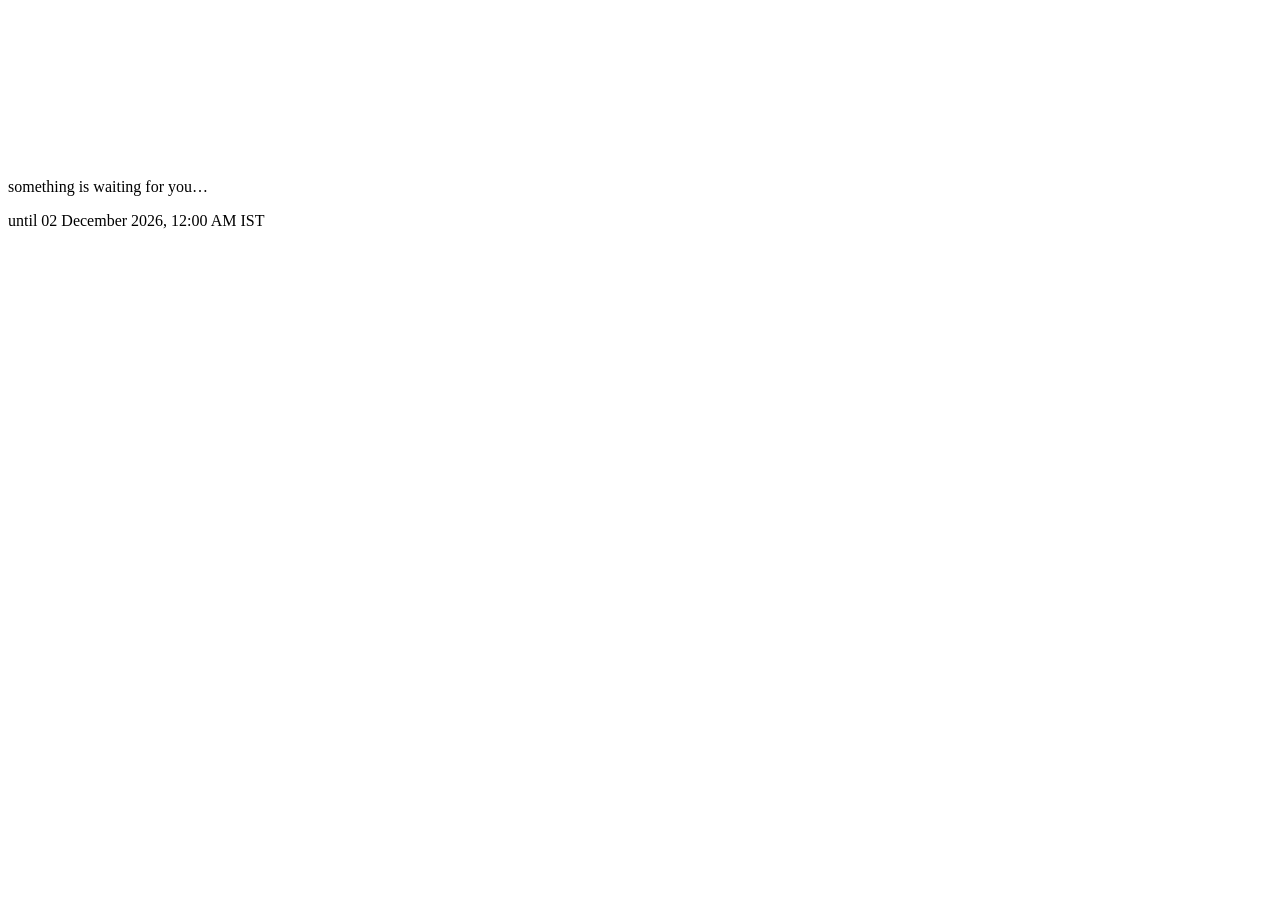
==== Bday/index.html @ 0893299f "Create index.html" ====
<!DOCTYPE html>
<html lang="en"><head><meta charset="utf-8">
<meta name="viewport" content="width=device-width,initial-scale=1">
<title>It's A dih ti Day.</title>
<link rel="preconnect" href="https://fonts.googleapis.com"><link rel="preconnect" href="https://fonts.gstatic.com" crossorigin>
<link href="https://fonts.googleapis.com/css2?family=Great+Vibes&family=Cormorant+Garamond:ital,wght@0,300;0,500;1,300;1,500&family=Caveat:wght@500;700&display=swap" rel="stylesheet">
<link rel="stylesheet" href="style.css"></head>
<body>
<div class="grain" aria-hidden="true"></div>
<canvas id="stars" aria-hidden="true"></canvas>

<section id="lock" aria-label="Countdown">
  <p class="hand">something is waiting for you…</p>
  <div class="cd" id="cd"></div>
  <p class="small">until 02 December 2026, 12:00 AM IST</p>
</section>

<div id="site" hidden>
<header class="nav">
  <a href="#home" class="logo">A.D. ♡</a>
  <nav id="menu" aria-label="Main"><a href="#home">Home</a><a href="#story">Our story</a><a href="#june">27 June</a><a href="#memories">Memories</a><a href="#reasons">Reasons</a><a href="#secrets">Secrets</a></nav>
  <button id="music" aria-pressed="false">♫ MUSIC · OFF</button>
  <button id="burger" aria-label="Menu" aria-expanded="false">☰</button>
</header>
<audio id="song" src="assets/music/harleys-in-hawaii.mp3" loop preload="none"></audio>

<section id="home" class="hero">
  <div class="moon" aria-hidden="true"></div><div class="neb" aria-hidden="true"></div><p class="hero-note hand" aria-hidden="true">You make the world softer… just by existing. ♡</p><svg class="roof" viewBox="0 0 400 140" aria-hidden="true"><g fill="#07040a"><path d="M0 100h400v40H0z"/><path d="M70 100c0-25 10-45 26-45s22 18 20 45z"/><circle cx="96" cy="42" r="9"/><path d="M88 40c-6 20-4 40 2 58l-14 2c-4-22-2-44 12-60z"/></g></svg>
  <p class="small">A VERY SPECIAL DAY</p>
  <h1><span class="its">It's</span><span class="name">A dih ti</span><span class="its">Day.</span></h1>
  <p class="serif-i">For my Noor se bhara taara.</p><p class="sub">because apparently one birthday message wasn't enough.</p>
  <a href="#letter" class="scroll">Scroll to enter ↓</a>
</section>

<section id="letter" class="scene">
  <p class="small">01 · BEFORE ANYTHING ELSE</p>
  <h2>Hey, birthday girl.</h2>
  <button class="envelope" id="openLetter" aria-label="Open the letter"><span class="seal">G♡</span><span class="hand">tap to open</span></button>
  <div class="letter-modal" id="letterModal" role="dialog" aria-modal="true" aria-label="Letter" hidden>
    <article class="paper"><button class="x" data-close aria-label="Close">×</button><svg class="doodle" viewBox="0 0 120 40" aria-hidden="true"><path d="M5 30c10-25 20 10 30-10s20 15 30-5M90 8l4 8 8 1-6 6 2 8-8-4-8 4 2-8-6-6 8-1z" fill="none" stroke="#9C3F5B" stroke-width="2" stroke-linecap="round"/></svg><p id="letterText" class="hand-lg"></p><p class="sign">— Goblin ♡</p></article>
  </div>
</section>

<section id="story" class="scene blame">
  <p class="small">02 · THE ACCIDENT</p>
  <h2>Blame Sarah.</h2>
  <p class="big-i">“She wanted a dumbass trio.”</p>
  <p class="col">Sarah was my academy batchmate. A dih ti was her online friend. Sarah introduced us, and then we started talking. Then something happened that nobody planned.</p>
  <div class="flow"><b>SARAH</b><i>↓</i><b>GOBLIN + A DIH TI</b><i>↓</i><b class="hand">“Well… that escalated.”</b><i>↓</i><b>Love.</b></div>
</section>

<section id="june" class="scene">
  <p class="small">03 · THE BEGINNING</p>
  <div class="date"><span>27</span><span>JUNE</span><span>2026</span></div>
  <p class="serif-i">The first text.</p>
  <div class="chat"><div class="bub l">[OUR FIRST MESSAGE / STORY GOES HERE]</div><div class="bub r typing"><i></i><i></i><i></i></div></div>
  <div class="polaroid tilt"><div class="ph" role="img" aria-label="Photo placeholder">[PHOTO]</div><p class="hand">[CAPTION]</p></div>
  <p class="col">We've been talking almost every day since.</p>
</section>

<section id="july" class="scene center">
  <p class="small">04 · THE QUESTION</p>
  <h2>So… when did this become us?</h2>
  <div class="date wine"><span>06</span><span>07</span><span>2026</span></div>
  <p class="serif-i">We don't actually know.</p>
  <p class="col">At some point we just stopped being two people talking…</p>
  <p class="big-i">…and became us.</p>
  <p class="stamp">Relationship officially established, according to absolutely nobody except us.</p>
</section>

<section id="little" class="scene"><p class="small">05 · THE LITTLE THINGS</p><h2>Things I love about you.</h2><div id="cards" class="cards"></div></section>

<section id="memes" class="scene chaos">
  <h2>Unfortunately, we're like this.</h2>
  <div class="scrap">
    <div class="note n1"><div class="ph">[MEME]</div><b>EMAAN ALI</b>“Ek gunah aur sahi”</div>
    <div class="note n2"><div class="ph">[MEME]</div><b>AI PIGEON</b>“iPhone cold dih”</div>
    <div class="note n3"><b>Bauni</b><b>Bhadwa</b><b>BKL</b><b>()iya</b></div>
    <div class="note n4 hand">goblin mode: ON</div>
  </div>
</section>

<section id="memories" class="scene"><p class="small">07 · MEMORY LANE</p><h2>Everything we kept.</h2><div id="polaroids" class="polas"></div></section>
<div class="modal" id="memModal" role="dialog" aria-modal="true" hidden><button class="x" data-close aria-label="Close">×</button><div class="mm"><div class="ph" id="mmImg"></div><div><p class="small" id="mmDate"></p><h3 id="mmTitle"></h3><p class="hand" id="mmCap"></p><p id="mmStory"></p></div></div></div>

<section id="old" class="scene">
  <p class="small">08 · BEFORE THIS</p>
  <h2>Before this…</h2>
  <p class="big-i">There was another version of me trying to make you smile.</p>
  <p class="col">Before this birthday universe, Goblin had already built you two little worlds. One in 2D. One in 3D. Both are still running. Both are still yours.</p>
  <div class="worlds"><div class="frame2d"><div class="ph">[2D SCREENSHOT]</div></div><div class="cube3d" aria-label="3D world placeholder"><i></i><i></i><i></i></div></div>
  <p class="col">Back then, Goblin was trying to make a bad day a little less bad.</p>
  <p class="big-i">Now Goblin just wants to make your birthday unforgettable.</p>
</section>

<section id="reasons" class="why" aria-label="Why I love you"><div id="whyLines"></div></section>

<section id="secrets" class="scene dark">
  <p class="small">CLASSIFIED</p>
  <h2>There are things here you weren't supposed to find.</h2>
  <div class="vault"><label for="ans">What is my fvrt msg that you send me?</label>
    <div><input id="ans" autocomplete="off"><button id="go">Unlock</button></div><p id="res" role="status"></p></div>
  <p class="small">Some stars here click. Find them all.</p>
  <div class="games" aria-label="Optional games"><p class="hand">optional games, no pressure</p>
    <button class="btn" data-game="knowUs">How well do you know us?</button><button class="btn" data-game="memory">Memory quiz</button><button class="btn" data-game="hearts">Find hidden hearts</button><button class="btn" data-game="chooseOne">Choose one</button><p id="heartCount" class="small"></p></div>
</section>

<section id="final" class="scene fin">
  <div class="moon big" aria-hidden="true"></div><svg class="mtn" viewBox="0 0 1440 300" preserveAspectRatio="none" aria-hidden="true"><path d="M0 300V190l120-70 90 50 140-120 150 130 110-60 170 110 130-90 140 80 150-120 140 110v190z" fill="#1a0b1c"/><path d="M0 300V240l160-60 120 50 180-90 140 80 160-70 200 90 140-60 160 70 180-40v240z" fill="#0c070d"/></svg><div class="lake" aria-hidden="true"></div>
  <p class="serif-i">Happy Birthday,</p><h2 class="name">A dih ti</h2><p class="serif-i">My Noor se bhara taara.</p>
  <p class="small">Made by Goblin ♡ with an unreasonable amount of love.</p>
  <button id="last" class="btn">One last thing…</button><p id="lastMsg" class="big-i"></p>
</section>
</div>
<div class="modal" id="gameModal" role="dialog" aria-modal="true" aria-label="Game" hidden><button class="x" data-close aria-label="Close">×</button><div class="gm" id="gameBody"></div></div>
<div id="toast" role="status"></div>
<script src="script.js"></script></body></html>
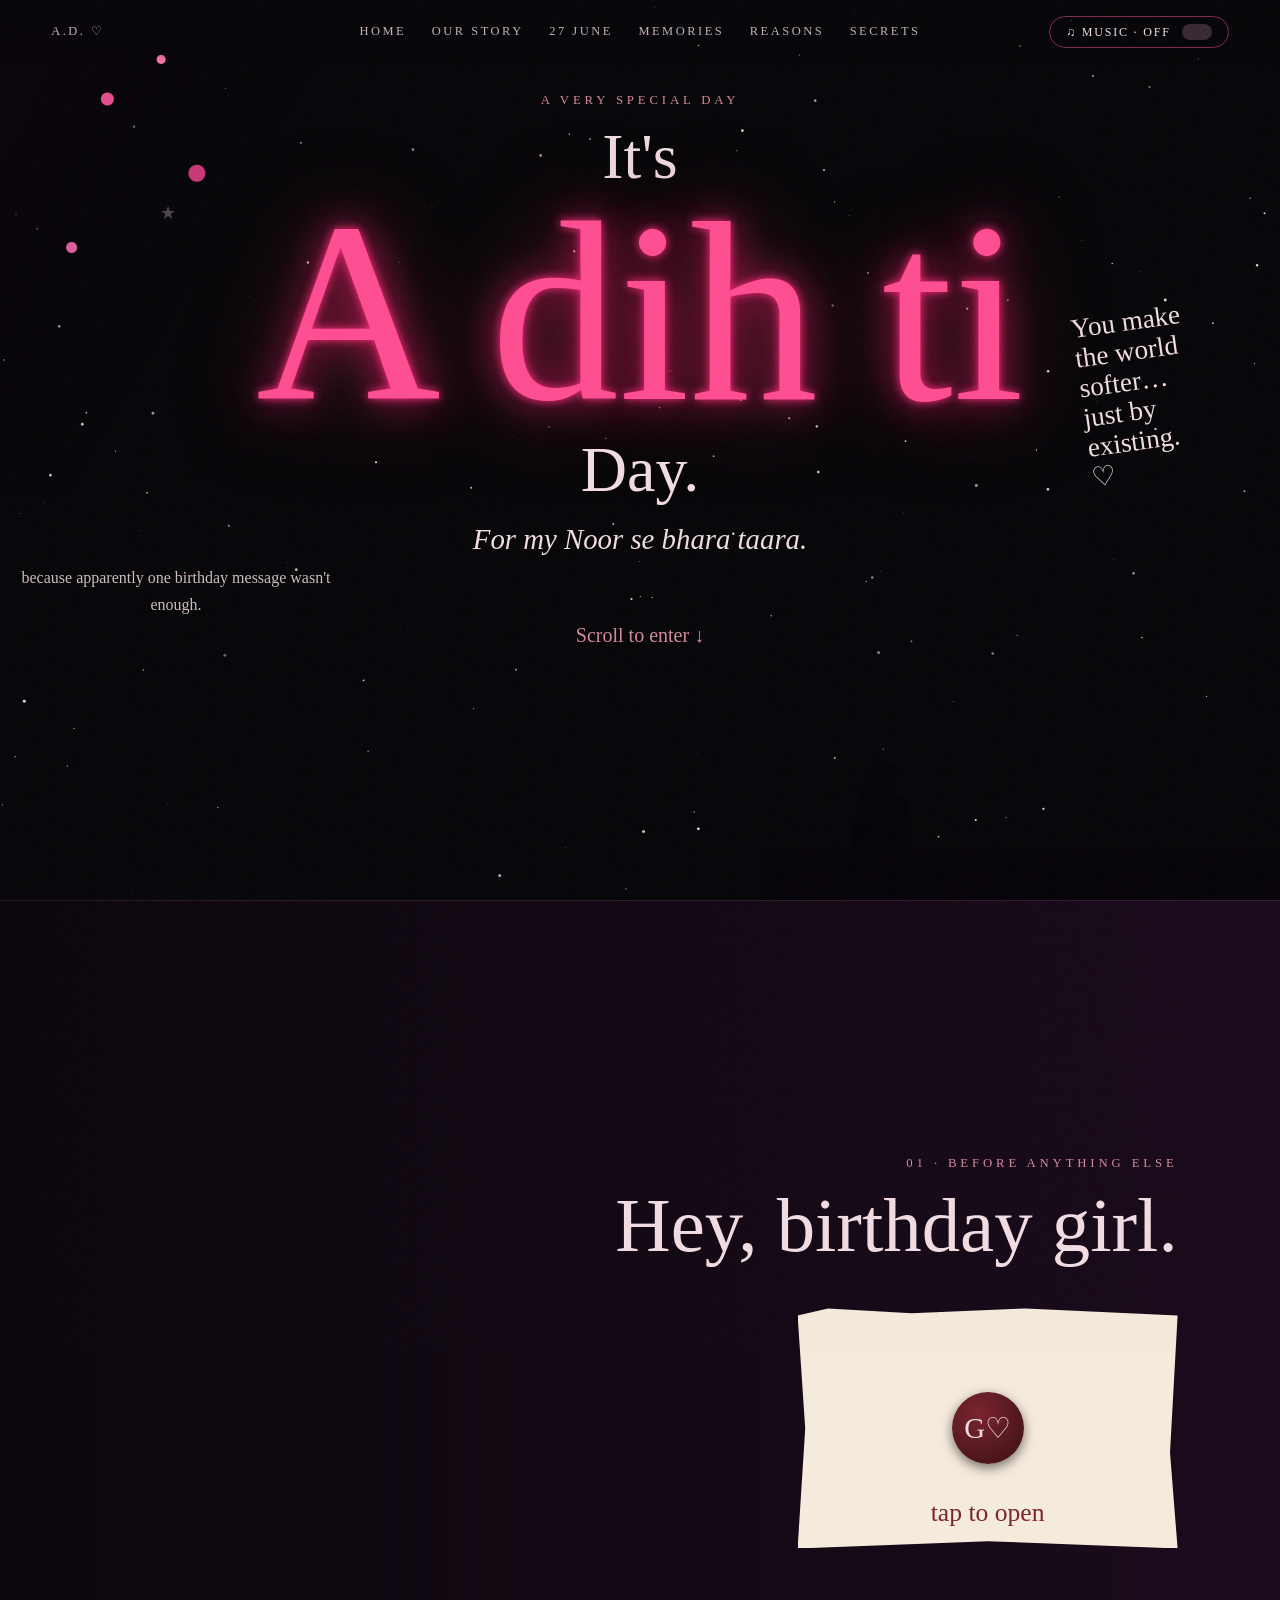
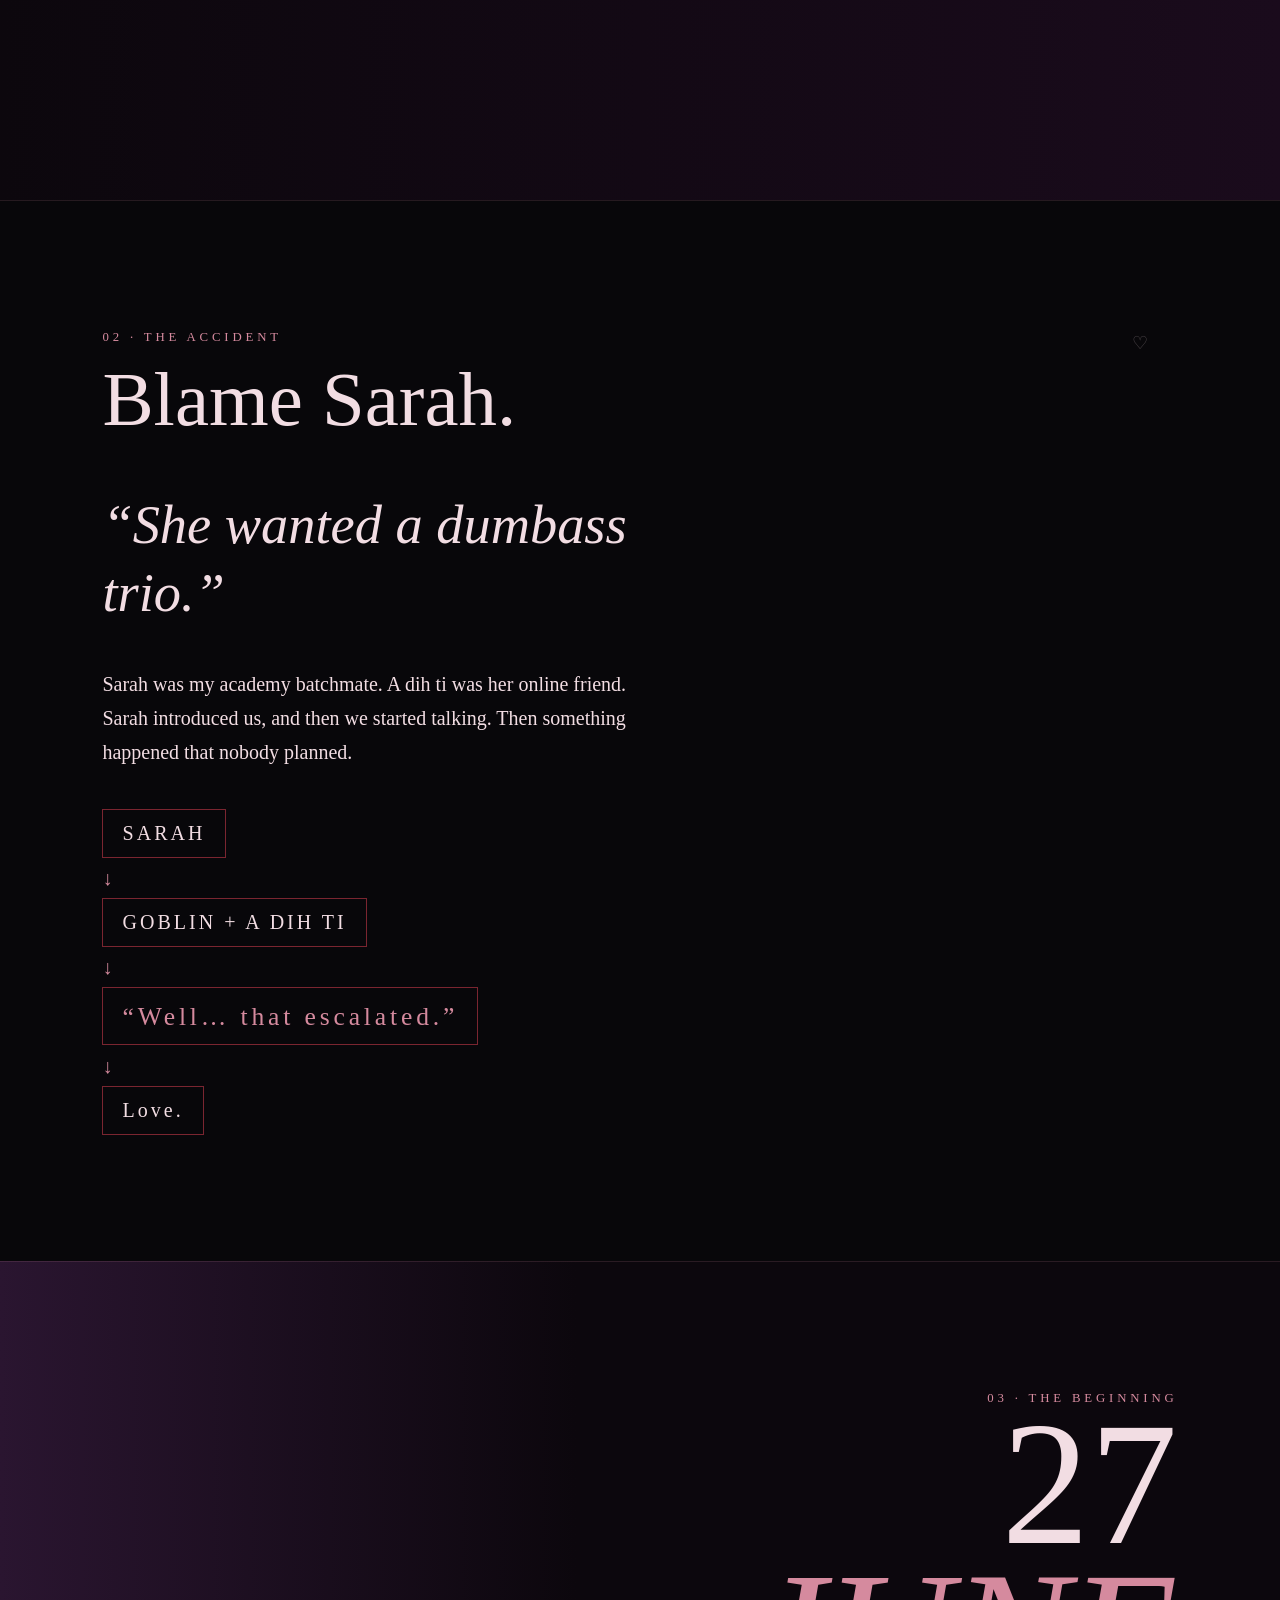
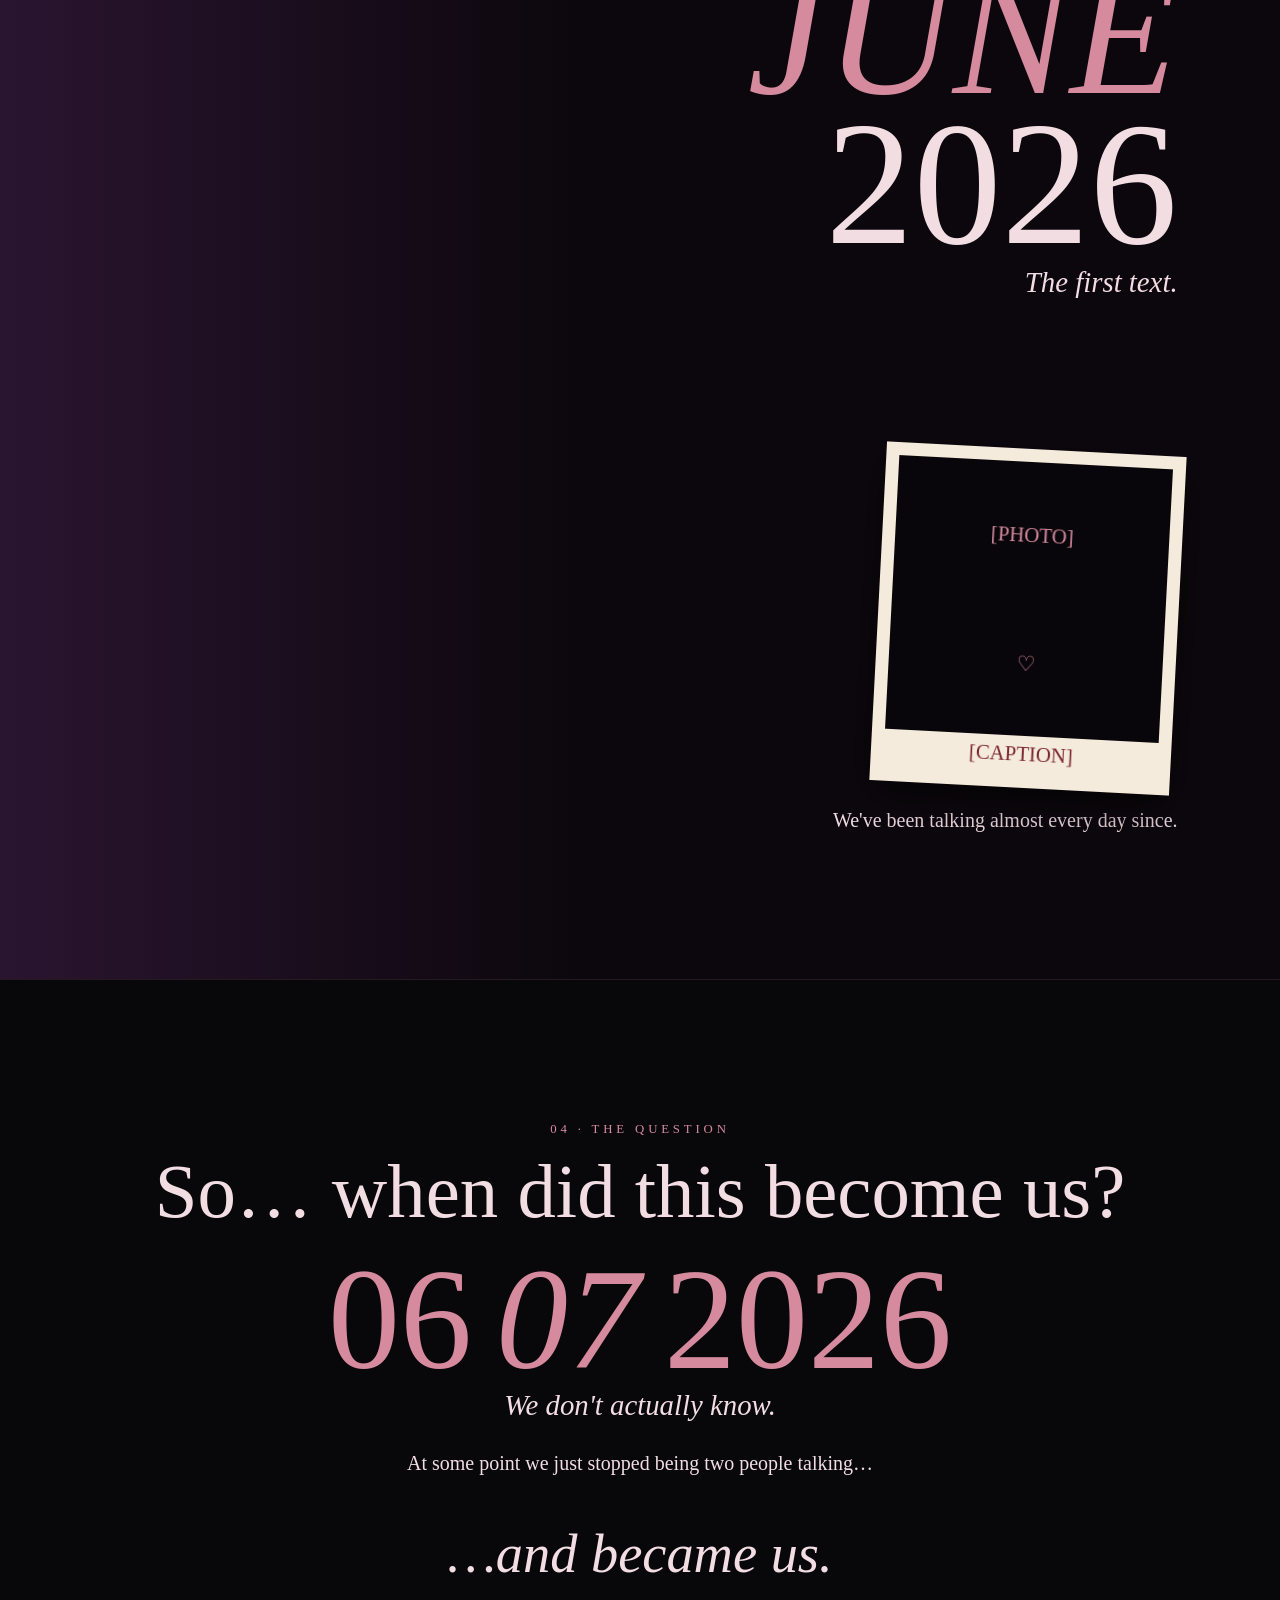
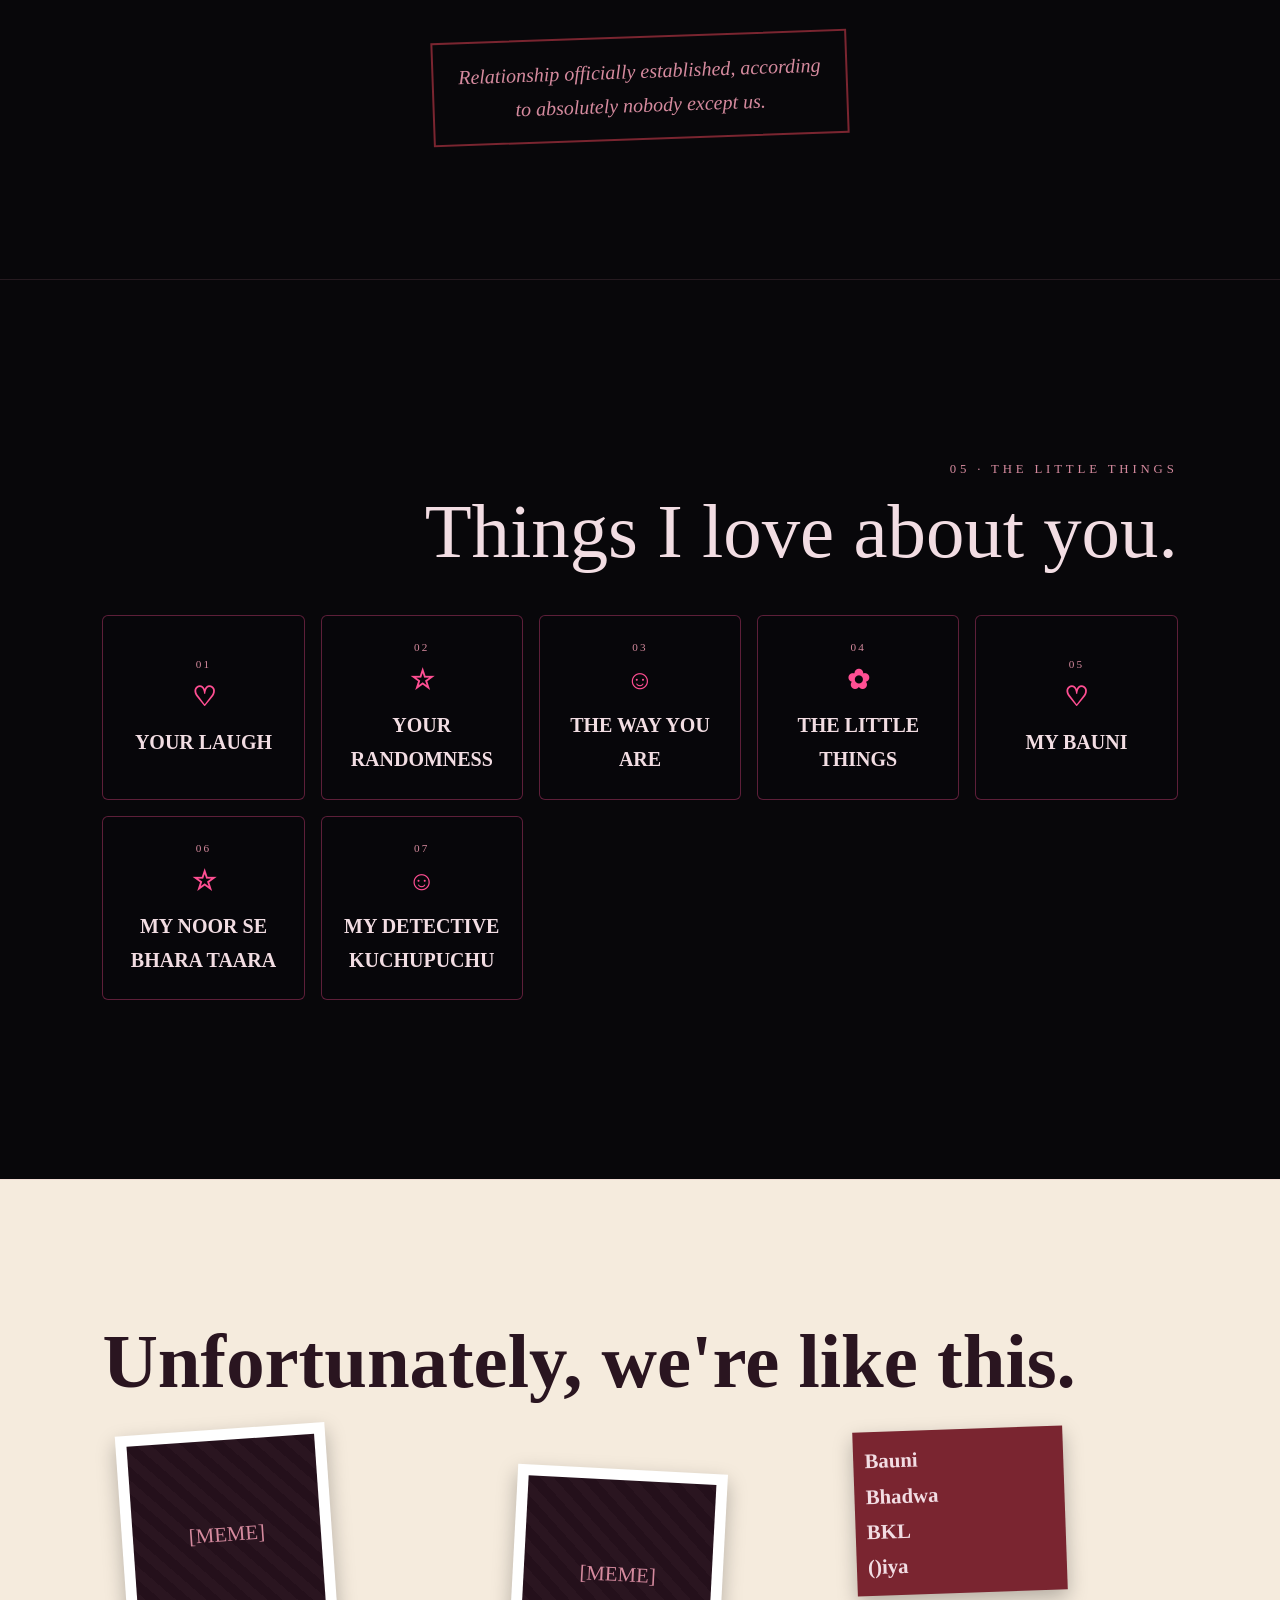
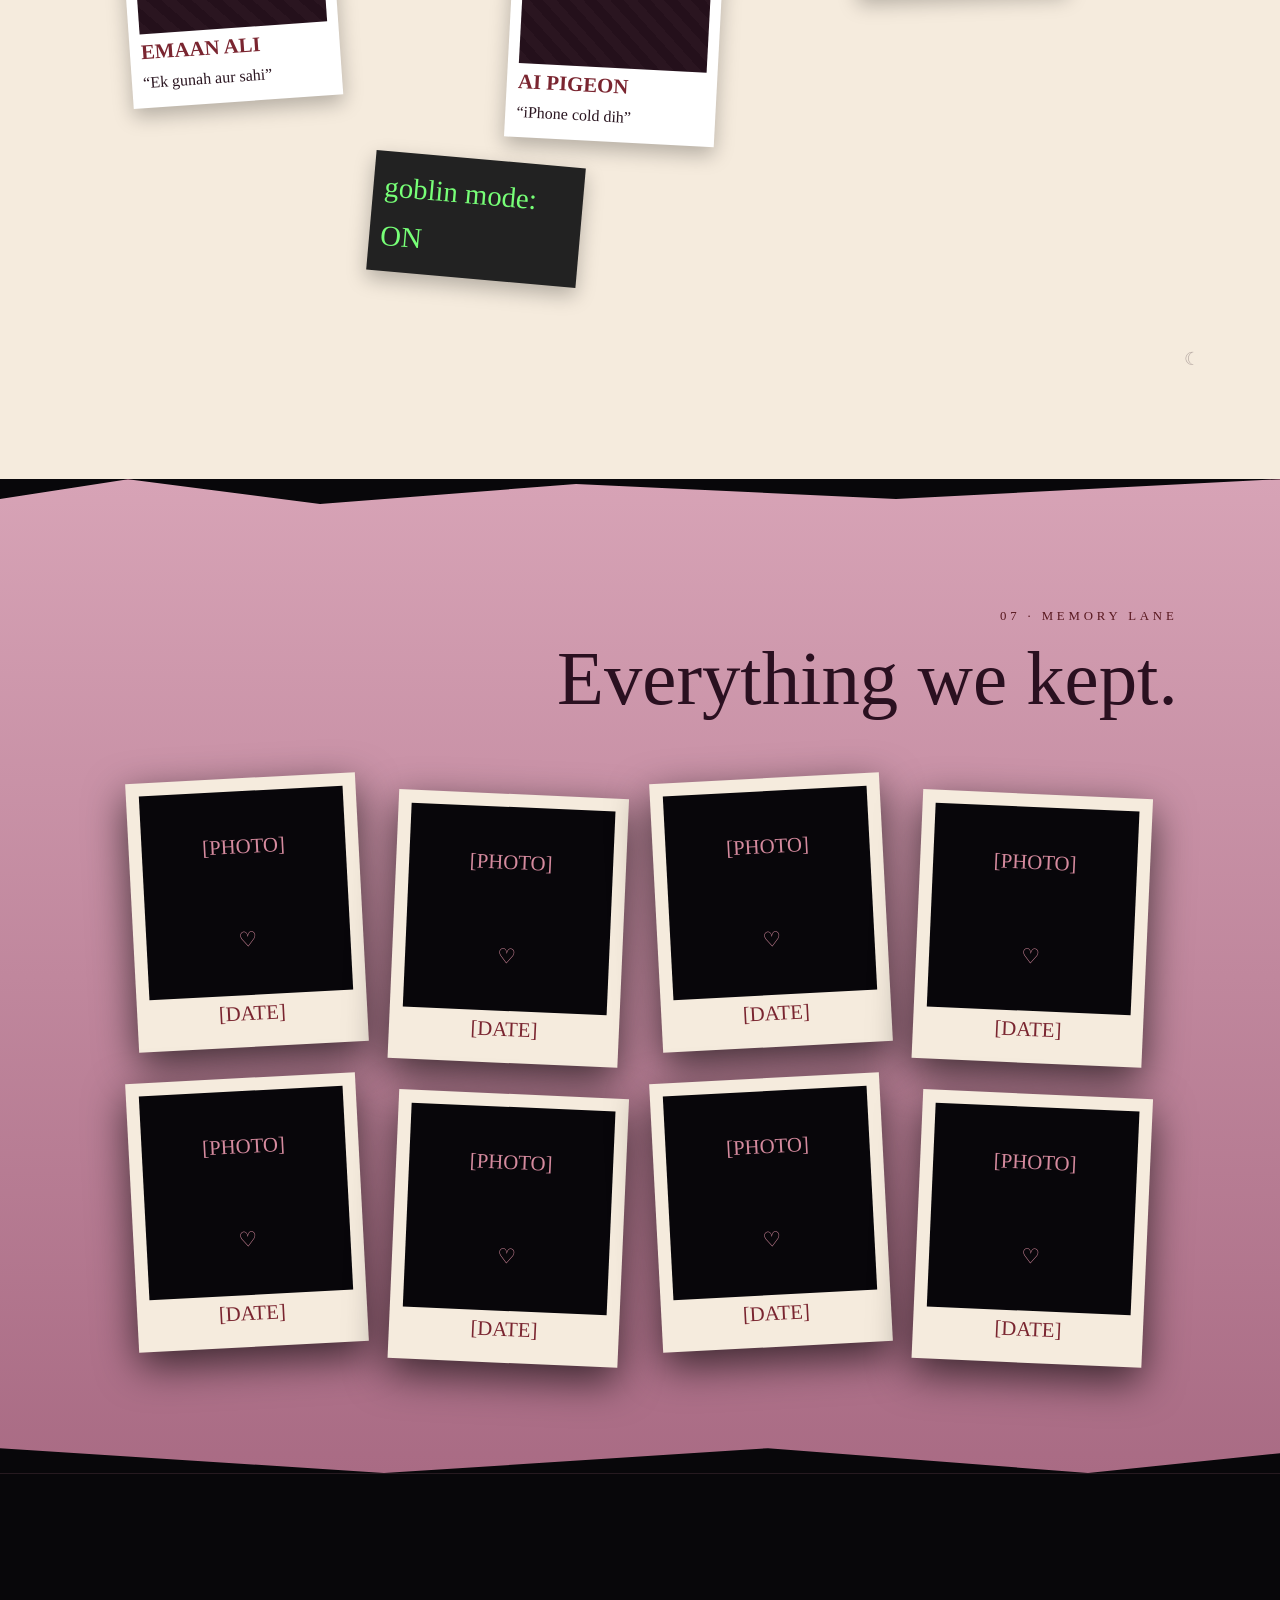
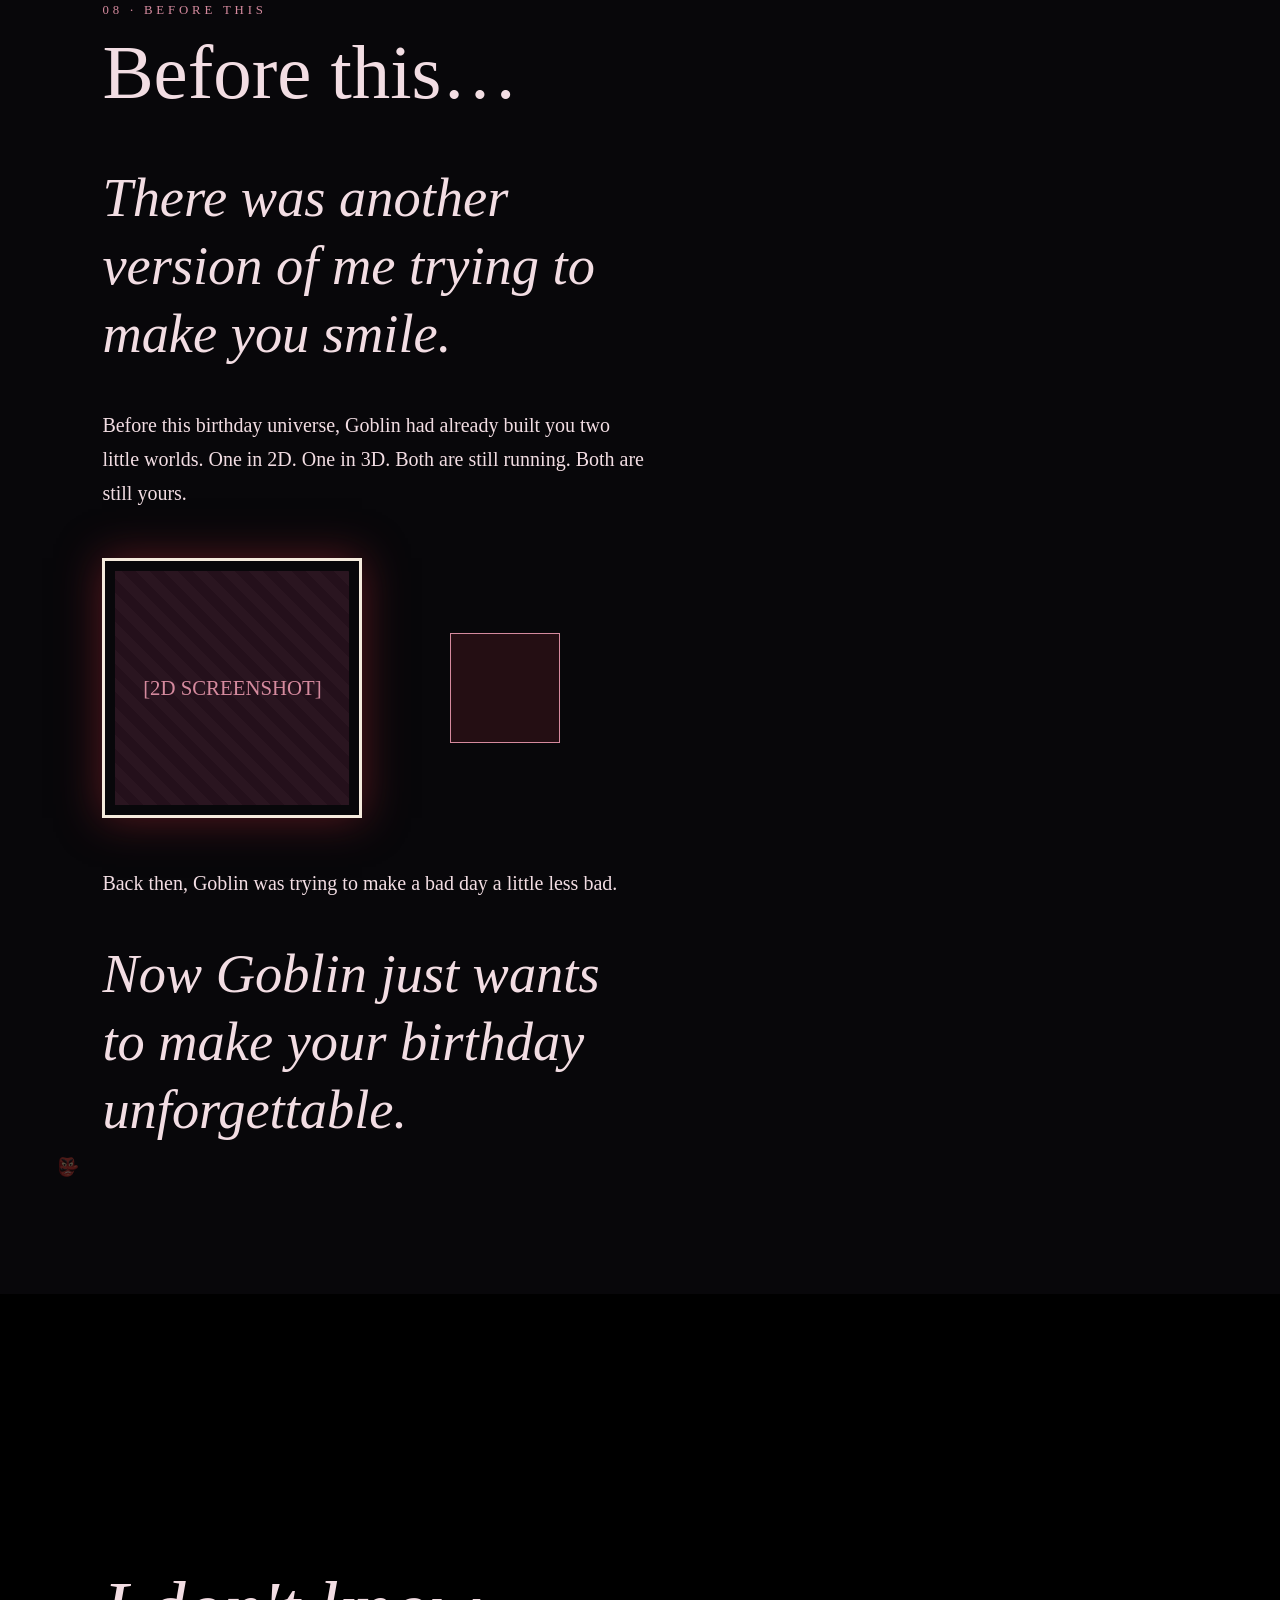
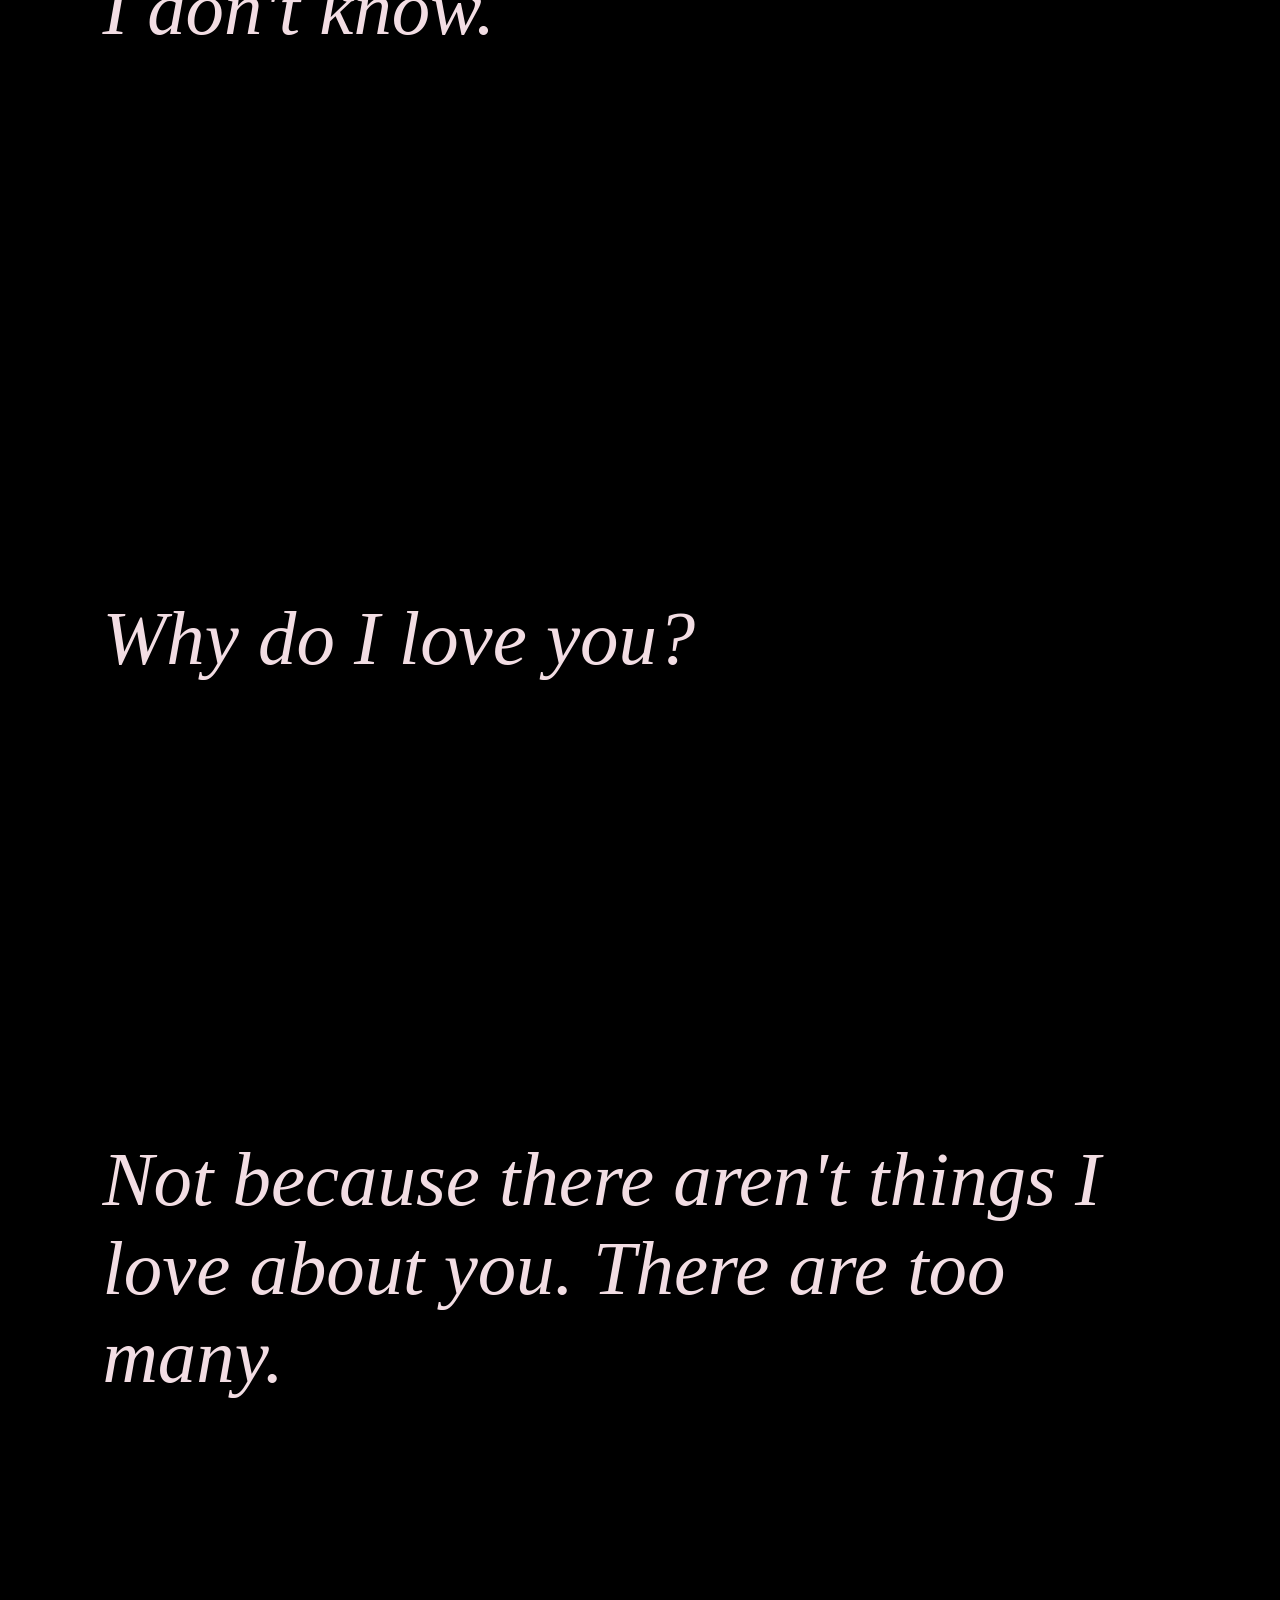
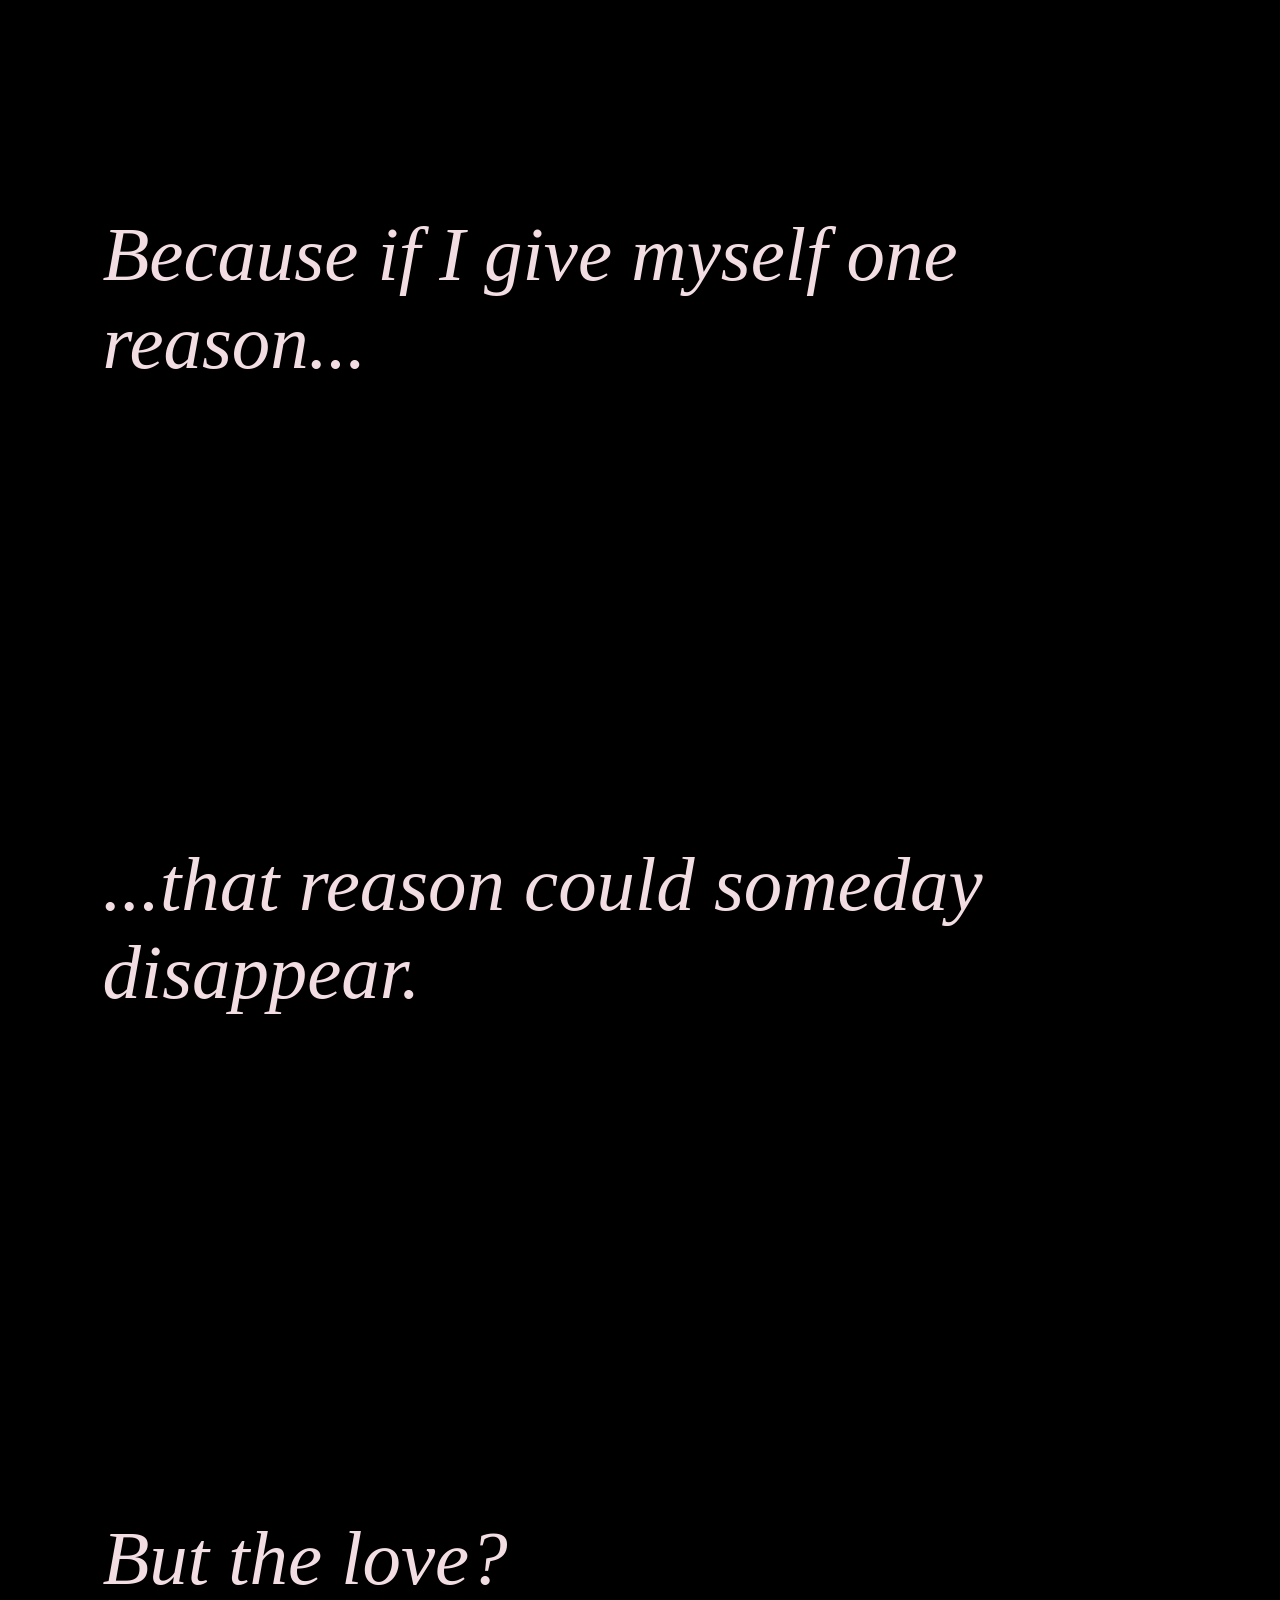
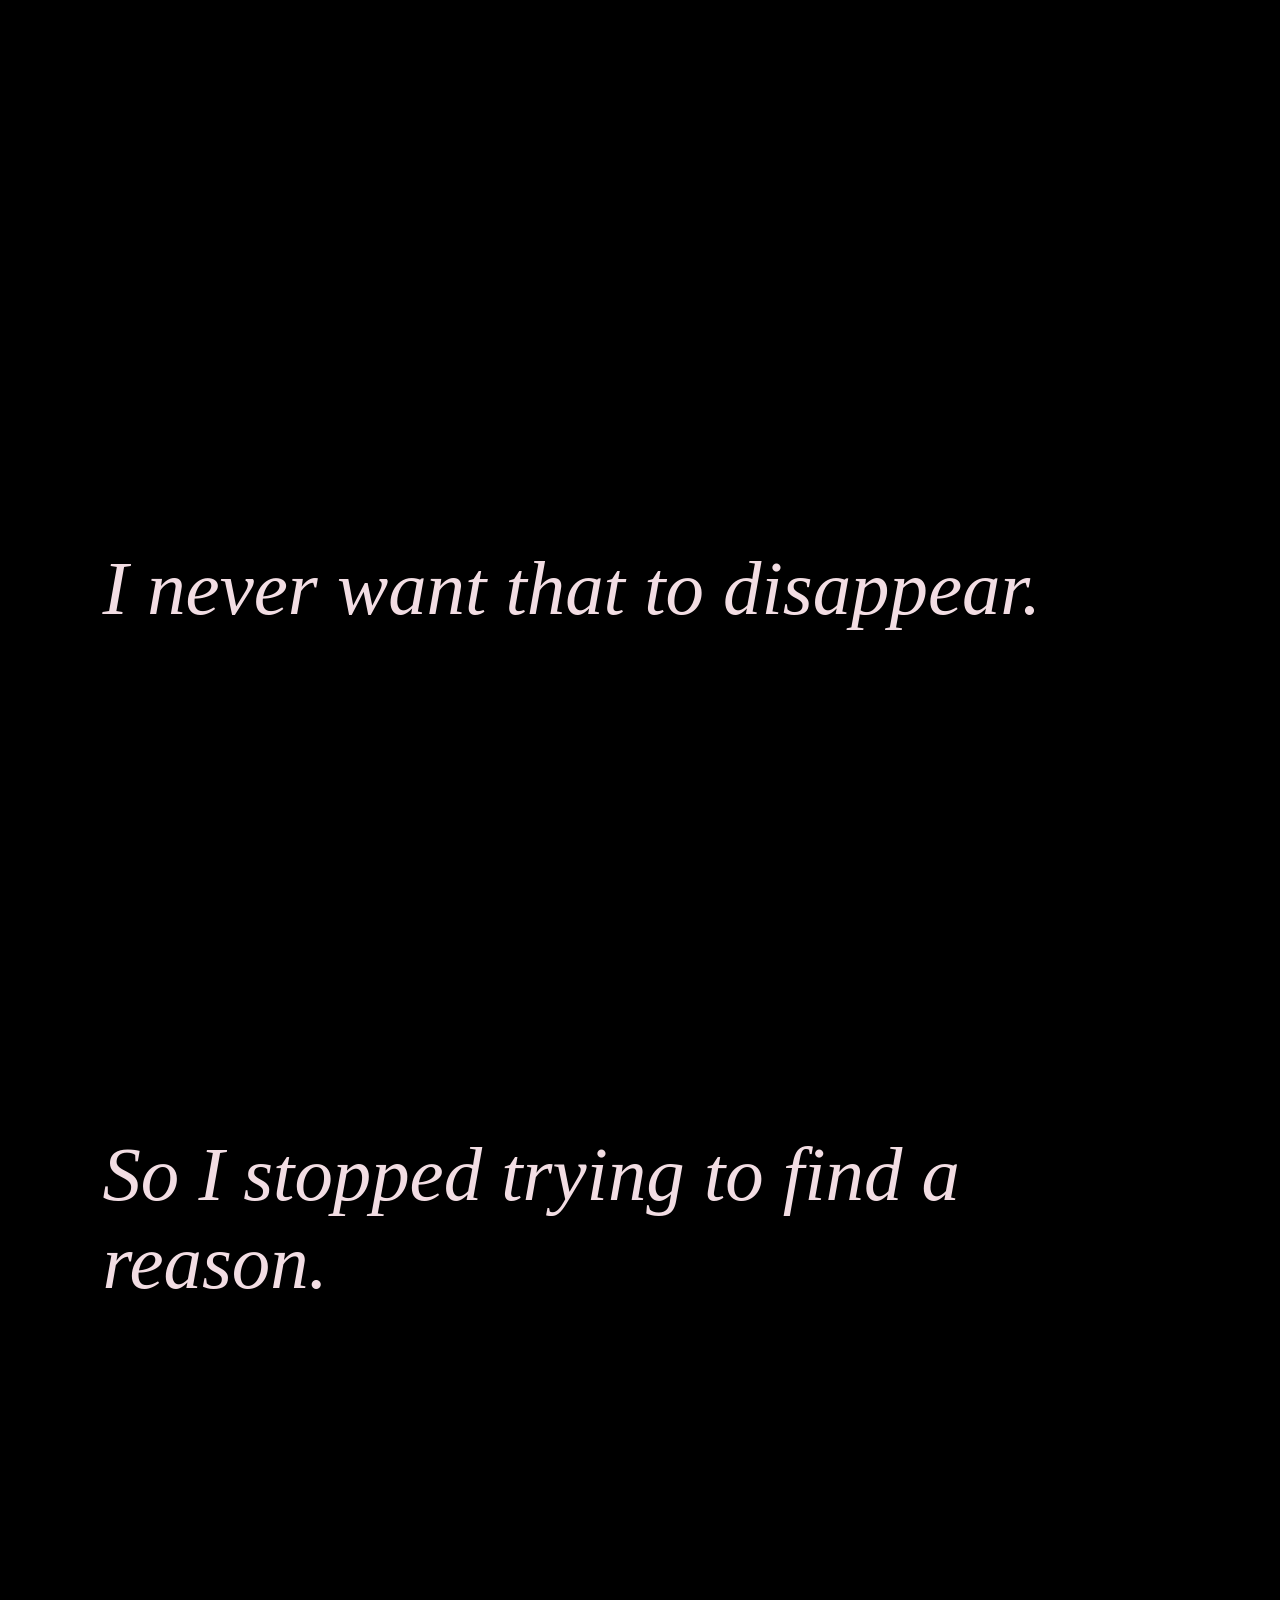
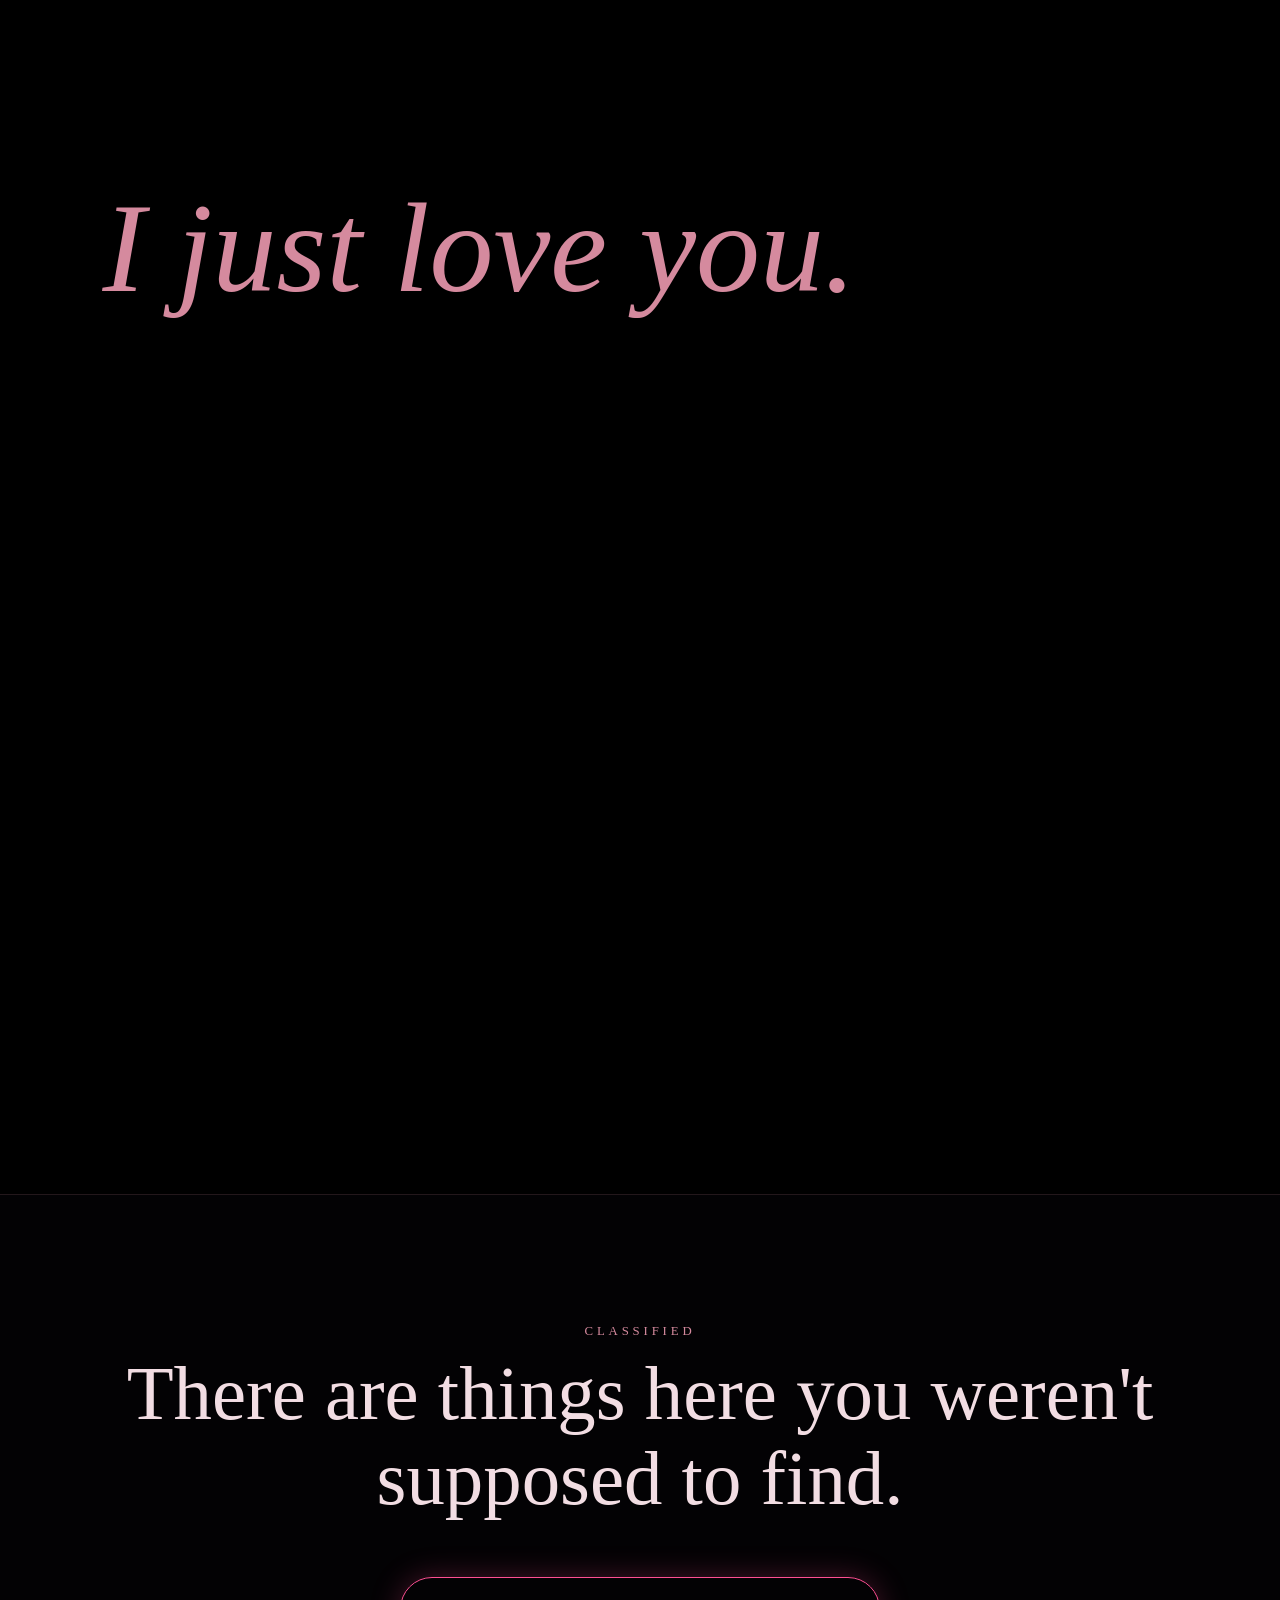
==== commit eaa6aa9e: "Update index.html" ====
--- a/Bday/style.css
+++ b/Bday/style.css
@@ -0,0 +1,107 @@
+:root{--bg:#08070A;--bg2:#160D16;--w1:#3a0f14;--w2:#58181F;--w3:#7a2530;--rose:#D58A9E;--pink:#F2DDE3;--cream:#F5EBDD;
+--serif:'Cormorant Garamond',Georgia,serif;--hand:'Caveat',cursive}
+*{box-sizing:border-box;margin:0}html{scroll-behavior:smooth;overflow-x:hidden}
+body{background:var(--bg);color:var(--pink);font-family:var(--serif);font-size:1.25rem;line-height:1.7;overflow-x:hidden}
+#stars{position:fixed;inset:0;width:100%;height:100%;z-index:0;pointer-events:none}
+.grain{position:fixed;inset:-50%;z-index:50;pointer-events:none;opacity:.07;background:url("data:image/svg+xml;utf8,<svg xmlns='http://www.w3.org/2000/svg' width='160' height='160'><filter id='n'><feTurbulence baseFrequency='.8'/></filter><rect width='160' height='160' filter='url(%23n)'/></svg>")}
+section,.nav{position:relative;z-index:1}[hidden]{display:none!important}
+.small{font-size:.8rem;letter-spacing:.3em;text-transform:uppercase;color:var(--rose)}
+.hand{font-family:var(--hand);font-size:1.6rem;color:var(--rose)}.serif-i,.big-i{font-style:italic;font-weight:300}
+.serif-i{font-size:1.8rem}.big-i{font-size:clamp(1.8rem,4.5vw,3.4rem);line-height:1.25;max-width:20ch;margin:1.5rem 0}
+h2{font-weight:300;font-size:clamp(2.2rem,6vw,4.8rem);line-height:1.1;margin:.6rem 0 1.5rem}
+.col{max-width:34rem;margin:1rem 0}
+.scene{min-height:100vh;padding:14vh 8vw;display:flex;flex-direction:column;align-items:flex-start;justify-content:center}
+.scene:nth-of-type(even){align-items:flex-end;text-align:right}.center{align-items:center!important;text-align:center!important}
+#lock{position:fixed;inset:0;z-index:20;background:radial-gradient(circle at 50% 30%,var(--w1),var(--bg) 70%);display:flex;flex-direction:column;align-items:center;justify-content:center;gap:1.5rem;text-align:center}
+.cd{display:flex;gap:clamp(.8rem,3vw,3rem)}.cd div{display:flex;flex-direction:column;font-size:clamp(2.5rem,9vw,6rem);line-height:1}.cd small{font-size:.7rem;letter-spacing:.3em;color:var(--rose);margin-top:.6rem}
+.nav{position:fixed;top:0;left:0;right:0;display:flex;align-items:center;gap:2rem;padding:1rem 4vw;background:linear-gradient(var(--bg),transparent);z-index:30}
+.logo{font-family:var(--hand);font-size:1.8rem;color:var(--rose);text-decoration:none;margin-right:auto}
+.nav nav{display:flex;gap:1.6rem}.nav a{color:var(--pink);text-decoration:none;font-size:.78rem;letter-spacing:.2em;text-transform:uppercase;opacity:.8}
+button{font:inherit;color:inherit;cursor:pointer}:focus-visible{outline:2px solid var(--rose);outline-offset:3px}
+#music{background:none;border:1px solid var(--w3);border-radius:99px;padding:.3rem 1rem;font-size:.75rem;letter-spacing:.15em}#burger{display:none;background:none;border:0;font-size:1.6rem}
+.hero{min-height:100vh;align-items:center!important;text-align:center!important;overflow:hidden}
+.moon{position:absolute;top:8vh;right:10vw;width:min(34vw,360px);aspect-ratio:1;border-radius:50%;background:radial-gradient(circle at 35% 35%,var(--cream),#d9c3b8 55%,#8a6a72);box-shadow:0 0 120px 30px rgba(213,138,158,.25);opacity:.85}
+.neb{position:absolute;inset:0;background:radial-gradient(ellipse at 20% 70%,rgba(122,37,48,.55),transparent 55%),radial-gradient(ellipse at 80% 20%,rgba(70,30,100,.5),transparent 55%);animation:drift 30s ease-in-out infinite alternate}
+@keyframes drift{to{transform:translateX(-4%) scale(1.08)}}
+h1{position:relative;display:flex;flex-direction:column;align-items:center;line-height:.9;margin:1rem 0}
+.its{font-weight:300;font-size:clamp(2rem,5vw,4rem)}.name{font-family:var(--hand);font-weight:700;color:var(--pink);font-size:clamp(5rem,20vw,16rem);text-shadow:0 0 40px var(--w3),0 0 90px var(--w2);line-height:1}
+.hero>*{position:relative}.scroll{margin-top:3rem;color:var(--rose);text-decoration:none;animation:bob 2.5s infinite}@keyframes bob{50%{transform:translateY(8px)}}
+.envelope{width:min(80vw,380px);height:240px;margin-top:1rem;background:var(--cream);border:0;position:relative;box-shadow:0 20px 60px #000;clip-path:polygon(0 3%,8% 0,30% 2%,60% 0,100% 3%,98% 60%,100% 100%,50% 97%,0 100%,2% 50%);display:grid;place-items:center;color:#58181F;transition:transform .4s}
+.envelope:hover{transform:rotate(-1.5deg) scale(1.03)}.envelope .hand{color:#7a2530;position:absolute;bottom:14px}
+.seal{width:72px;height:72px;border-radius:50%;background:radial-gradient(circle at 35% 30%,var(--w3),var(--w1));display:grid;place-items:center;color:var(--pink);font-family:var(--hand);font-size:1.8rem;box-shadow:0 4px 12px #0008}
+.letter-modal,.modal{position:fixed;inset:0;z-index:40;background:rgba(8,7,10,.92);display:grid;place-items:center;padding:4vw;overflow:auto;animation:fade .5s}@keyframes fade{from{opacity:0}}
+.paper{position:relative;background:var(--cream);color:#3a0f14;max-width:640px;padding:3rem 2.2rem;transform:rotate(-.8deg);box-shadow:0 30px 90px #000;animation:unfold .7s cubic-bezier(.2,.8,.2,1);max-height:90vh;overflow:auto;text-align:left}
+@keyframes unfold{from{transform:scale(.4) rotate(6deg);opacity:0}}.hand-lg{font-family:var(--hand);font-size:1.5rem;line-height:1.55}.sign{font-family:var(--hand);font-size:2rem;text-align:right;margin-top:1.5rem;color:var(--w3)}
+.x{position:absolute;top:.6rem;right:1rem;background:none;border:0;font-size:2rem}
+.flow{display:flex;flex-direction:column;align-items:inherit;gap:.2rem;margin-top:1.5rem}.flow b{font-weight:500;letter-spacing:.15em;border:1px solid var(--w3);padding:.4rem 1.2rem}.flow i{color:var(--rose)}
+.date{display:flex;flex-direction:column;line-height:.85;font-size:clamp(4rem,16vw,11rem);font-weight:300}.date span:nth-child(2){font-style:italic;color:var(--rose)}.date.wine{flex-direction:row;gap:1.5rem;font-size:clamp(3rem,13vw,9rem);color:var(--rose)}
+.chat{display:flex;flex-direction:column;gap:.6rem;margin:1.5rem 0;align-items:flex-start;width:min(100%,26rem)}.bub{background:var(--w1);padding:.7rem 1.2rem;border-radius:1.2rem 1.2rem 1.2rem .2rem;font-size:1rem;border:1px solid var(--w3)}.bub.r{align-self:flex-end;border-radius:1.2rem 1.2rem .2rem 1.2rem;display:flex;gap:5px}
+.typing i{width:8px;height:8px;border-radius:50%;background:var(--rose);animation:dot 1.2s infinite}.typing i:nth-child(2){animation-delay:.2s}.typing i:nth-child(3){animation-delay:.4s}@keyframes dot{50%{opacity:.2;transform:translateY(-4px)}}
+.polaroid,.pol{background:var(--cream);color:#3a0f14;padding:.8rem .8rem 1rem;width:230px;box-shadow:0 14px 40px #000a;text-align:center;border:0;transition:transform .3s}.polaroid .hand,.pol .hand{color:#7a2530;font-size:1.3rem}
+.tilt{transform:rotate(3deg)}.ph{background:repeating-linear-gradient(45deg,#2a1520,#2a1520 10px,#24101B 10px,#24101B 20px);color:var(--rose);display:grid;place-items:center;aspect-ratio:1;font-family:var(--hand);font-size:1.3rem;text-align:center;padding:.5rem}
+.stamp{border:2px solid var(--w3);color:var(--rose);padding:1rem 1.5rem;transform:rotate(-2deg);max-width:26rem;margin-top:1.5rem;font-style:italic}
+.cards{display:grid;grid-template-columns:repeat(auto-fit,minmax(200px,1fr));gap:1rem;width:100%;margin-top:1rem;text-align:left}
+.card{background:linear-gradient(160deg,var(--w1),var(--bg2));border:1px solid var(--w2);padding:1.4rem;text-align:left;cursor:pointer;transition:.3s;min-height:90px}
+.card:nth-child(3n+2){transform:translateY(1.5rem)}.card:hover{border-color:var(--rose)}.card p{display:none;margin-top:.8rem;font-size:1rem;color:var(--cream)}.card.open p{display:block}
+.chaos{background:var(--cream);color:#2a1520;text-align:left!important;align-items:flex-start!important}.chaos h2{font-family:var(--hand);font-weight:700}
+.scrap{position:relative;width:100%;min-height:520px}.note{position:absolute;background:#fff;padding:.7rem;box-shadow:0 8px 20px #0004;width:210px;font-size:1rem;font-family:var(--hand)}
+.note b{display:block;font-size:1.3rem;color:var(--w3)}.n1{left:2%;top:0;transform:rotate(-4deg)}.n2{left:38%;top:40px;transform:rotate(3deg)}.n3{left:70%;top:0;transform:rotate(-2deg);background:var(--w3);color:var(--pink)}.n3 b{color:var(--pink)}.n4{left:25%;top:330px;transform:rotate(5deg);background:#222;color:#7f7;font-size:1.8rem}
+.polas{display:flex;flex-wrap:wrap;gap:2rem;margin-top:2rem;justify-content:center}.pol{cursor:pointer}.pol:nth-child(odd){transform:rotate(-3deg)}.pol:nth-child(even){transform:rotate(2.5deg) translateY(1rem)}.pol:hover{transform:scale(1.07) rotate(0)}
+.mm{display:grid;grid-template-columns:1fr 1fr;gap:2rem;max-width:1000px;align-items:center}.mm h3{font-weight:300;font-size:2.4rem}
+.worlds{display:flex;gap:3rem;margin:2rem 0;align-items:center;flex-wrap:wrap}.frame2d{width:260px;padding:10px;border:3px solid var(--cream);box-shadow:0 0 40px var(--w2)}
+.cube3d{width:110px;height:110px;position:relative;transform-style:preserve-3d;animation:spin 14s linear infinite;margin:40px}.cube3d i{position:absolute;inset:0;border:1px solid var(--rose);background:rgba(122,37,48,.25)}
+.cube3d i:nth-child(2){transform:rotateY(90deg) translateZ(55px)}.cube3d i:nth-child(1){transform:translateZ(55px)}.cube3d i:nth-child(3){transform:rotateX(90deg) translateZ(55px)}@keyframes spin{to{transform:rotateX(360deg) rotateY(360deg)}}
+.why{min-height:100vh;background:#000;padding:0 8vw}.why .ln{min-height:70vh;display:flex;align-items:center;font-size:clamp(2rem,6vw,5rem);font-weight:300;font-style:italic;line-height:1.15;opacity:0;transition:opacity 1.6s,transform 1.6s;transform:translateY(20px)}.why .ln.in{opacity:1;transform:none}.why .ln.hot{color:var(--rose);font-size:clamp(3rem,10vw,8rem)}
+.dark{background:#030204;align-items:center!important;text-align:center!important}.vault{margin:2rem 0;border:1px solid var(--w2);padding:2rem;max-width:30rem;width:100%}
+input{background:transparent;border:0;border-bottom:1px solid var(--rose);color:var(--pink);font:inherit;padding:.5rem;width:60%;margin:1rem .5rem}.btn,#go{background:var(--w2);border:1px solid var(--rose);padding:.6rem 1.4rem;color:var(--pink);font-size:1rem}
+#res{min-height:2rem;font-family:var(--hand);font-size:1.6rem;color:var(--rose)}
+.egg{position:absolute;background:none;border:0;opacity:.3;font-size:1.1rem;transition:.3s;z-index:3}.egg:hover,.egg:focus{opacity:1;transform:scale(1.5)}
+.fin{background:linear-gradient(var(--bg),var(--w1) 70%,#2a0f2e);align-items:center!important;text-align:center!important;overflow:hidden}.fin .name{font-size:clamp(5rem,18vw,13rem)}.fin>*{position:relative;z-index:2}
+.moon.big{position:absolute;top:6vh;left:50%;transform:translateX(-50%);width:min(60vw,420px);z-index:0}.lake{position:absolute;bottom:0;left:0;right:0;height:25%;background:linear-gradient(transparent,#08070A 90%),repeating-linear-gradient(0deg,rgba(213,138,158,.12) 0 2px,transparent 2px 9px);z-index:1}
+#toast{position:fixed;bottom:5vh;left:50%;transform:translate(-50%,30px);background:var(--cream);color:var(--w1);padding:.8rem 1.5rem;opacity:0;pointer-events:none;transition:.4s;z-index:60;max-width:90vw;text-align:center;font-family:var(--hand);font-size:1.4rem}#toast.on{opacity:1;transform:translate(-50%,0)}
+.pop{position:fixed;z-index:70;pointer-events:none;animation:pop 1.2s forwards}@keyframes pop{to{transform:translate(var(--x),var(--y));opacity:0}}
+@media(max-width:760px){.nav nav{display:none;position:fixed;inset:0;background:var(--bg);flex-direction:column;align-items:center;justify-content:center;gap:2rem}.nav nav.open{display:flex}.nav nav a{font-size:1.2rem}#burger{display:block;z-index:2}
+.scene,.scene:nth-of-type(even){align-items:flex-start;text-align:left;padding:12vh 6vw}.mm{grid-template-columns:1fr}.scrap{min-height:760px}.note{width:170px}.n1{left:0}.n2{left:35%;top:230px}.n3{left:5%;top:470px}.n4{left:35%;top:640px}.polaroid,.pol{width:min(78vw,300px)}.pol:nth-child(n){transform:rotate(-1deg)}.moon{right:-10vw}#music{font-size:.65rem;padding:.3rem .6rem}}
+@media(prefers-reduced-motion:reduce){*{animation:none!important;transition:none!important}html{scroll-behavior:auto}}
+ 
+/* --- finish pass --- */
+.mtn{position:absolute;left:0;bottom:24%;width:100%;height:34%;z-index:1}
+.lake{height:24%;background:linear-gradient(#1a0b1c,#08070A),repeating-linear-gradient(0deg,rgba(213,138,158,.1) 0 2px,transparent 2px 9px)}
+.lake::before{content:"";position:absolute;top:8%;left:50%;width:min(24vw,160px);height:60%;transform:translateX(-50%);background:radial-gradient(ellipse,rgba(245,235,221,.5),transparent 70%);filter:blur(6px);animation:shimmer 5s ease-in-out infinite alternate}
+@keyframes shimmer{to{transform:translateX(-50%) scaleX(1.5);opacity:.6}}
+.paper{background:radial-gradient(circle at 20% 10%,rgba(255,255,255,.5),transparent 50%),url("data:image/svg+xml;utf8,<svg xmlns='http://www.w3.org/2000/svg' width='200' height='200'><filter id='p'><feTurbulence baseFrequency='.04' numOctaves='4'/><feColorMatrix values='0 0 0 0 .5 0 0 0 0 .35 0 0 0 0 .3 0 0 0 .18 0'/></filter><rect width='200' height='200' filter='url(%23p)'/></svg>"),var(--cream);
+ clip-path:polygon(0 1%,6% 0,15% 1.2%,28% 0,44% 1%,60% 0,75% 1.3%,90% 0,100% 1%,99% 30%,100% 55%,98.8% 80%,100% 99%,85% 100%,66% 98.8%,45% 100%,25% 99%,8% 100%,0 98.8%,1.2% 70%,0 40%,1% 15%)}
+.doodle{width:120px;display:block;margin:0 0 .5rem auto}
+.chat .bub{opacity:0;transform:translateY(10px)}.chat.go .bub{animation:bubIn .6s forwards}.chat.go .bub.r{animation-delay:1.1s}@keyframes bubIn{to{opacity:1;transform:none}}
+.chat.go .typing{animation:bubIn .6s 1.1s forwards}
+.games{display:flex;flex-wrap:wrap;gap:.8rem;justify-content:center;margin-top:2rem}.games .hand,.games .small{width:100%}
+.gm{max-width:34rem;width:100%;display:flex;flex-direction:column;gap:.8rem;text-align:left}.gm h3{font-weight:300;font-size:2.2rem;line-height:1.2}.opt:disabled{opacity:.7}
+.heart{opacity:.18}
+ 
+/* --- reference restyle --- */
+:root{--glow:#ff4f93;--sky:url("data:image/svg+xml;utf8,<svg xmlns='http://www.w3.org/2000/svg' viewBox='0 0 300 160' preserveAspectRatio='none'><defs><linearGradient id='g' x1='0' y1='0' x2='0' y2='1'><stop offset='0' stop-color='%234a1d4a'/><stop offset='1' stop-color='%23c0507f'/></linearGradient></defs><rect width='300' height='160' fill='url(%23g)'/><path fill='%2308060a' d='M0 160V100h18V80h14v20h10V60l8-14 8 14v40h14V90h20v70zM120 160v-50h16V84h18v26h14V70h22v40h16v50zM230 160v-60h20V76h16v24h34v60z'/></svg>")}
+.nav{display:grid;grid-template-columns:1fr auto 1fr}.nav nav{justify-self:center}#music{justify-self:end;display:flex;align-items:center;border-color:rgba(255,79,147,.5)}
+#music::after{content:"";width:30px;height:16px;border-radius:99px;margin-left:.7rem;background:var(--glow);box-shadow:0 0 10px var(--glow)}#music[aria-pressed=false]::after{background:#3a2a35;box-shadow:none}
+.name,.fin .name{font-family:'Great Vibes','Caveat',cursive;font-weight:400;color:var(--glow);text-shadow:0 0 10px #ff2f7a,0 0 40px #c2185b,0 0 90px #7a2530}
+.hero{background:var(--hero-img,none) center/cover}
+.hero .moon{width:90px;top:12vh;right:22vw;background:none;box-shadow:inset -20px 6px 0 0 #f5d9c8,0 0 40px rgba(245,217,200,.35);opacity:1}
+.neb{background:radial-gradient(ellipse at 15% 100%,rgba(190,70,130,.5),transparent 55%),radial-gradient(ellipse at 75% 90%,rgba(150,60,140,.5),transparent 55%),radial-gradient(ellipse at 50% 100%,rgba(88,24,31,.7),transparent 60%)}
+.hero::before{content:"";position:absolute;left:0;top:0;width:28%;height:55%;pointer-events:none;background:radial-gradient(circle at 30% 20%,#e0508c 0 6px,transparent 7px),radial-gradient(circle at 55% 35%,#c93a78 0 8px,transparent 9px),radial-gradient(circle at 20% 50%,#d9609a 0 5px,transparent 6px),radial-gradient(circle at 45% 12%,#ff7ab0 0 4px,transparent 5px),linear-gradient(120deg,#0a060b 0 14%,transparent 55%)}
+.sub{font-size:1rem;max-width:22rem;opacity:.85}.hero-note{position:absolute;right:6vw;top:34%;max-width:9ch;transform:rotate(-8deg);color:var(--pink);text-align:left;font-size:1.7rem;line-height:1.1}
+.roof{position:absolute;right:0;bottom:0;width:min(46%,520px);height:auto;z-index:1}
+.scene{border-top:1px solid rgba(213,138,158,.15)}
+#letter{background:var(--letter-img,none) center/cover,linear-gradient(90deg,#0c070d,#1a0b1c)}
+#june{background:var(--june-img,var(--sky)) left bottom/42% 70% no-repeat,linear-gradient(90deg,#2a1530,#0c070d 45%)}#june .polaroid{align-self:flex-end;width:min(70vw,300px)}#june .polaroid .ph{background:#08060a;aspect-ratio:1}#june .polaroid .ph::after{content:"♡";color:var(--rose)}
+#little .cards{counter-reset:c}.card{counter-increment:c;text-align:center;background:rgba(8,7,10,.7);border:1px solid rgba(255,79,147,.35);border-radius:6px}.card:nth-child(n){transform:none}
+.card::before{content:counter(c,decimal-leading-zero);display:block;font-size:.7rem;letter-spacing:.2em;color:var(--rose)}
+.card b::before{display:block;font-size:1.7rem;color:var(--glow);margin-bottom:.3rem}.card:nth-child(4n+1) b::before{content:'♡'}.card:nth-child(4n+2) b::before{content:'☆'}.card:nth-child(4n+3) b::before{content:'☺'}.card:nth-child(4n) b::before{content:'✿'}
+#memories{background:linear-gradient(#d7a3b6,#a96b84);color:#2a1020;clip-path:polygon(0 2%,10% 0,25% 2.5%,45% .5%,70% 2%,100% 0,100% 98%,85% 100%,60% 97.5%,30% 100%,0 97.5%)}#memories .small{color:#58181F}
+.pol .ph{background:#08060a}.pol .ph::after{content:"♡";color:var(--rose)}
+#secrets{background:var(--secret-img,none) center/cover,#030204}
+#secrets::before{content:"";position:absolute;left:8vw;bottom:10vh;width:90px;height:150px;background:linear-gradient(90deg,#ff7ab8,#b0206b);box-shadow:0 0 60px 20px rgba(255,79,147,.5);clip-path:polygon(15% 0,100% 10%,100% 100%,15% 100%)}
+.vault{border-radius:2rem;border-color:var(--glow);box-shadow:0 0 30px rgba(255,79,147,.25)}
+.fin{background:var(--final-img,none) center/cover,linear-gradient(#08070A,#3a1030 60%,#7a2530)}
+@media(max-width:760px){#secrets::before,.hero-note{display:none}.nav{grid-template-columns:auto 1fr auto auto}#june{background-size:100% 30%}.hero .moon{right:8vw}}
+/* --- background art (drop PNGs into assets/textures/) --- */
+:root{--hero-img:url(assets/textures/hero.png);--letter-img:url(assets/textures/letter.png);--june-img:url(assets/textures/june.png);--secret-img:url(assets/textures/secret.png);--final-img:url(assets/textures/final.png)}
+ 
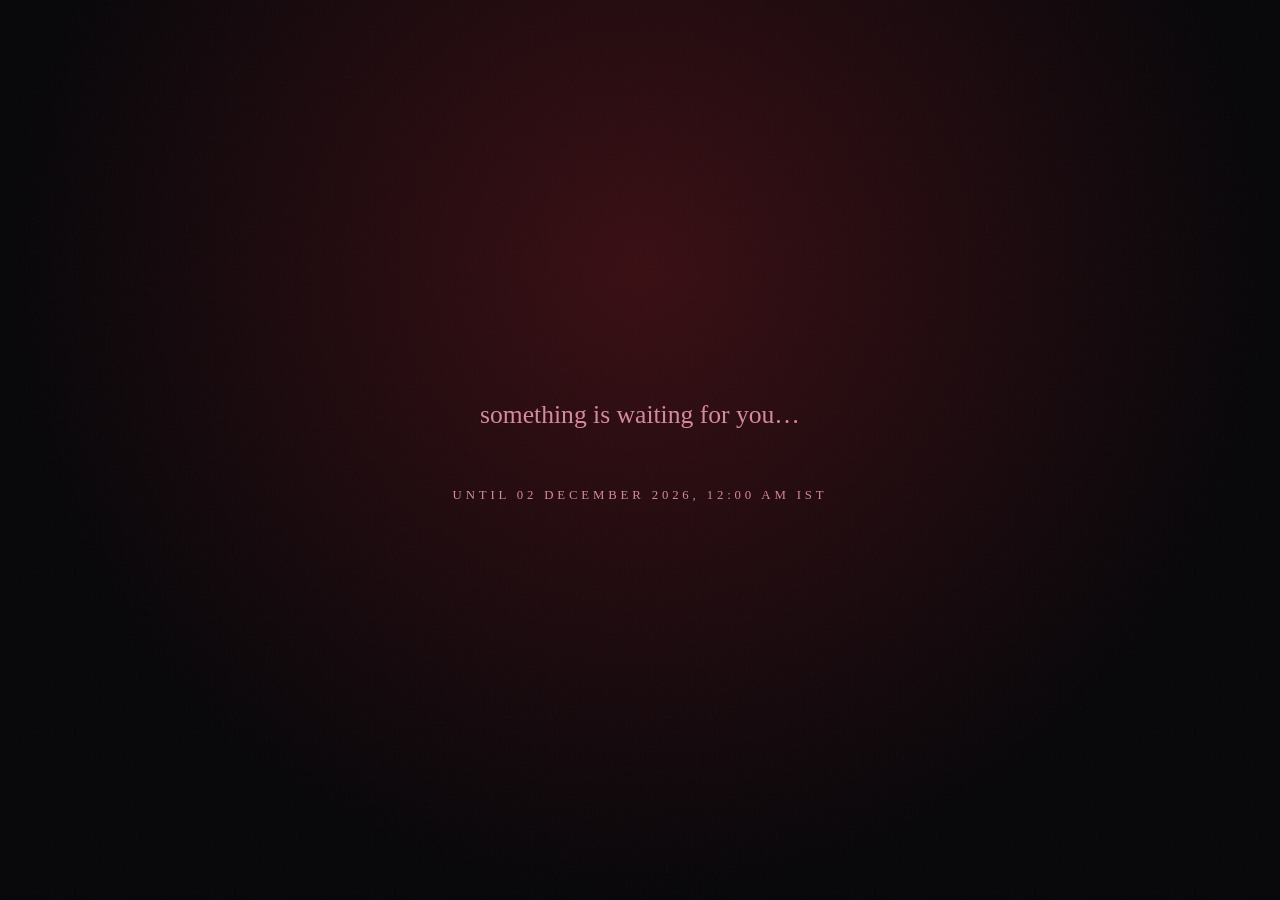
==== commit d4aaf84e: "Update index.html" ====
--- a/Bday/index.html
+++ b/Bday/index.html
@@ -99,7 +99,7 @@
   <p class="small">CLASSIFIED</p>
   <h2>There are things here you weren't supposed to find.</h2>
   <div class="vault"><label for="ans">What is my fvrt msg that you send me?</label>
-    <div><input id="ans" autocomplete="off"><button id="go">Unlock</button></div><p id="res" role="status"></p></div>
+    <div><input id="ans" autocomplete="off"><button id="go">Unlock</button></div><p id="res" role="status"></p><button id="door" class="btn door" hidden>Something opened…</button></div>
   <p class="small">Some stars here click. Find them all.</p>
   <div class="games" aria-label="Optional games"><p class="hand">optional games, no pressure</p>
     <button class="btn" data-game="knowUs">How well do you know us?</button><button class="btn" data-game="memory">Memory quiz</button><button class="btn" data-game="hearts">Find hidden hearts</button><button class="btn" data-game="chooseOne">Choose one</button><p id="heartCount" class="small"></p></div>
